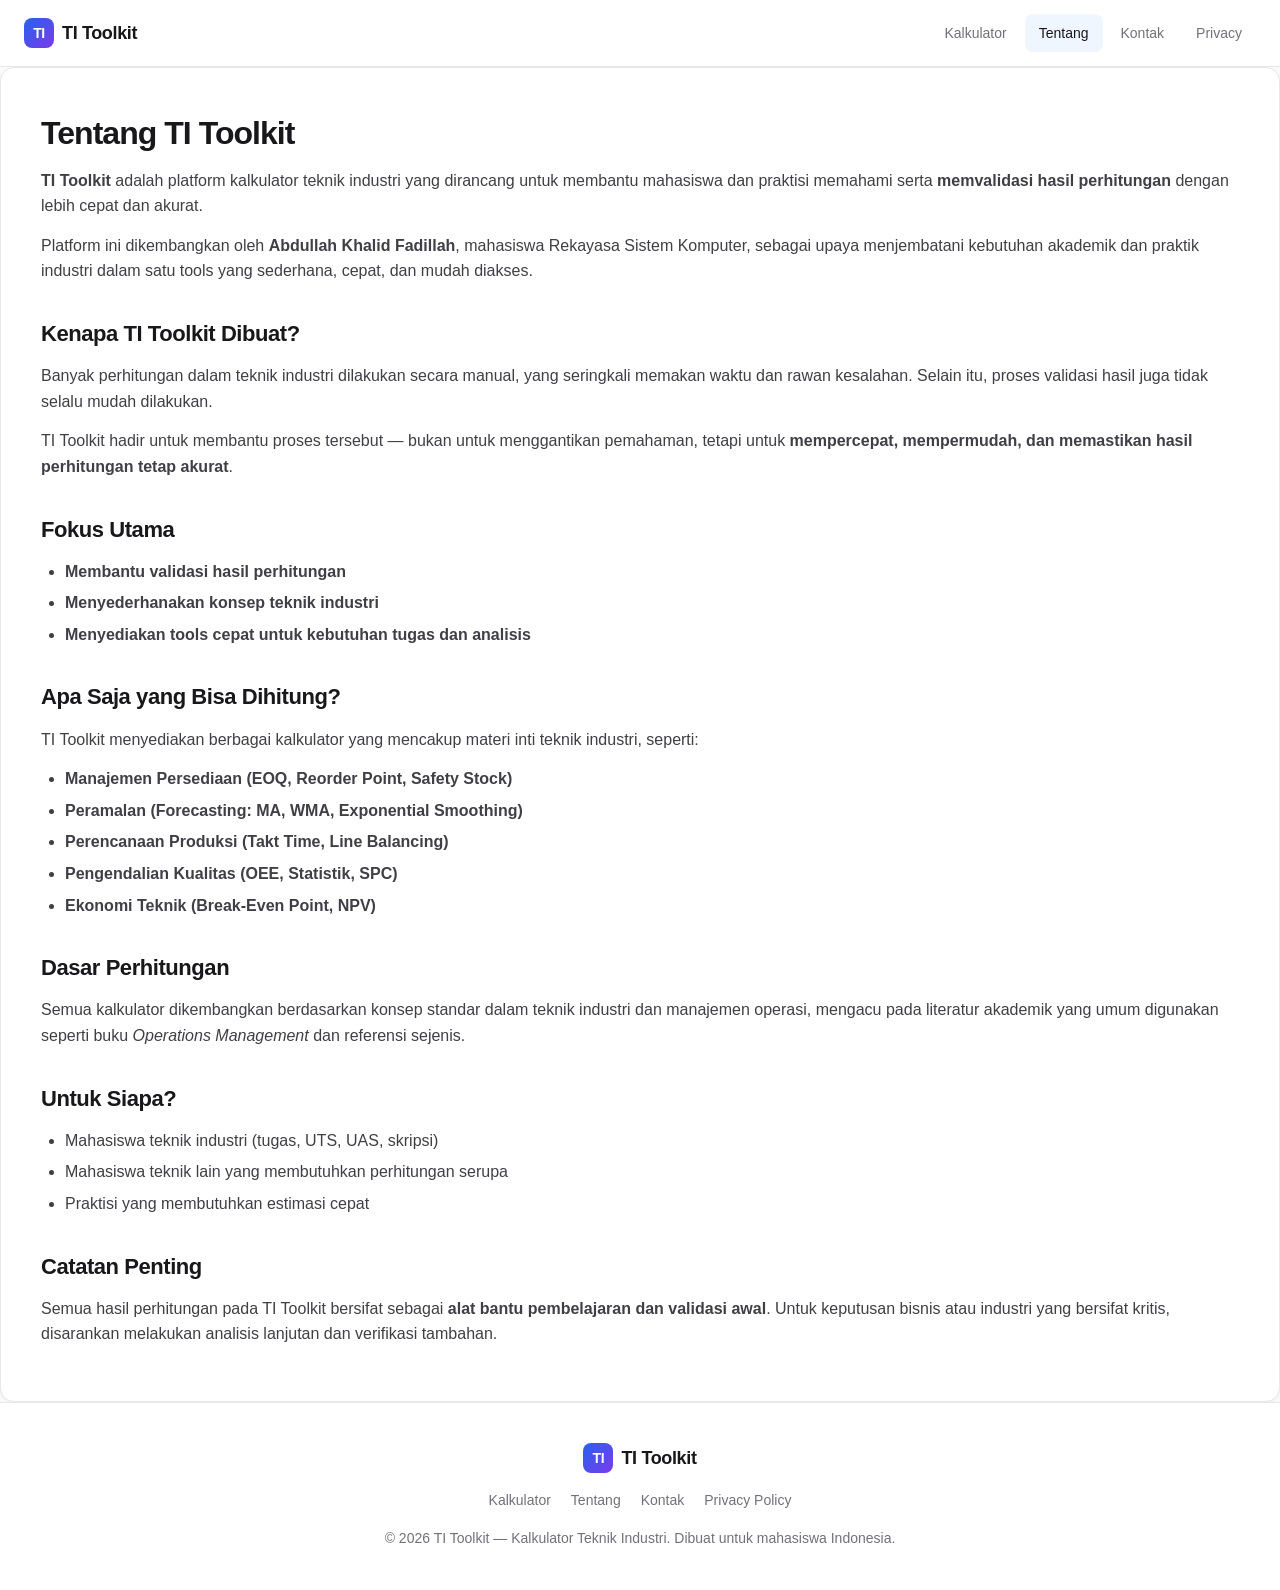
==== about.html @ 729cb040 "Add files via upload" ====
<!DOCTYPE html>
<html lang="id">
<head>
<meta charset="UTF-8" />
<meta name="viewport" content="width=device-width, initial-scale=1.0" />

<!-- Primary SEO -->
<title>Tentang – TI Toolkit Kalkulator Teknik Industri Online Gratis</title>
<meta name="description" content="Kalkulator online gratis untuk mahasiswa teknik industri: EOQ, Reorder Point, Safety Stock, Forecasting, OEE, Takt Time, Line Balancing, Break-Even, NPV, dan SPC. Lengkap dengan rumus & pembahasan." />
<meta name="keywords" content="kalkulator teknik industri, kalkulator EOQ, economic order quantity, reorder point, safety stock, forecasting, moving average, exponential smoothing, OEE, overall equipment effectiveness, takt time, line balancing, break even point, NPV, control chart, mahasiswa teknik industri, tugas teknik industri, rumus teknik industri" />
<meta name="author" content="TI Toolkit" />
<meta name="robots" content="index, follow" />
<link rel="canonical" href="https://ti-toolkit.com/" />

<!-- Open Graph / Facebook -->
<meta property="og:type" content="website" />
<meta property="og:url" content="https://ti-toolkit.com/" />
<meta property="og:title" content="TI Toolkit – Kalkulator Teknik Industri Online Gratis" />
<meta property="og:description" content="Kumpulan kalkulator online gratis: EOQ, OEE, Takt Time, Line Balancing, Forecasting, Break-Even, NPV, dan lainnya untuk mahasiswa teknik industri Indonesia." />
<meta property="og:image" content="https://ti-toolkit.com/og-image.png" />
<meta property="og:locale" content="id_ID" />
<meta property="og:site_name" content="TI Toolkit" />

<!-- Twitter Card -->
<meta name="twitter:card" content="summary_large_image" />
<meta name="twitter:title" content="TI Toolkit – Kalkulator Teknik Industri" />
<meta name="twitter:description" content="Kalkulator online gratis: EOQ, OEE, Takt Time, Forecasting, NPV, dan banyak lagi untuk mahasiswa teknik industri." />
<meta name="twitter:image" content="https://ti-toolkit.com/og-image.png" />

<!-- Favicon -->
<link rel="icon" type="image/svg+xml" href="data:image/svg+xml,%3Csvg xmlns='http://www.w3.org/2000/svg' viewBox='0 0 32 32'%3E%3Crect width='32' height='32' rx='7' fill='%232563eb'/%3E%3Ctext x='16' y='22' font-family='Arial,sans-serif' font-size='15' font-weight='800' fill='white' text-anchor='middle'%3ETI%3C/text%3E%3C/svg%3E" />

<!-- Shared stylesheet -->
<link rel="stylesheet" href="styles.css" />

<!-- Preconnect for AdSense -->
<link rel="preconnect" href="https://pagead2.googlesyndication.com" crossorigin />

<!-- Google AdSense - GANTI XXXXXXXXXXXXXXXX dengan Publisher ID Anda setelah disetujui -->
<!-- <script async src="https://pagead2.googlesyndication.com/pagead/js/adsbygoogle.js?client=ca-pub-XXXXXXXXXXXXXXXX" crossorigin="anonymous"></script> -->

<!-- Structured Data: WebApplication -->
<script type="application/ld+json">
{
  "@context": "https://schema.org",
  "@type": "WebApplication",
  "name": "TI Toolkit",
  "alternateName": "Kalkulator Teknik Industri",
  "url": "https://ti-toolkit.com/",
  "description": "Kumpulan kalkulator online gratis untuk mahasiswa teknik industri: EOQ, Reorder Point, Safety Stock, Forecasting, OEE, Takt Time, Line Balancing, Break-Even, NPV, dan Control Chart.",
  "applicationCategory": "EducationalApplication",
  "operatingSystem": "Any (web browser)",
  "inLanguage": "id-ID",
  "isAccessibleForFree": true,
  "offers": {
    "@type": "Offer",
    "price": "0",
    "priceCurrency": "IDR"
  },
  "audience": {
    "@type": "EducationalAudience",
    "educationalRole": "student"
  },
  "featureList": [
    "Kalkulator EOQ (Economic Order Quantity)",
    "Reorder Point & Safety Stock",
    "Forecasting (Moving Average, WMA, Exponential Smoothing)",
    "Break-Even Point Analysis",
    "Takt Time Calculator",
    "OEE (Overall Equipment Effectiveness)",
    "Line Balancing",
    "NPV & Engineering Economics",
    "Statistical Process Control"
  ]
}
</script>

<!-- Structured Data: Organization -->
<script type="application/ld+json">
{
  "@context": "https://schema.org",
  "@type": "Organization",
  "name": "TI Toolkit",
  "url": "https://ti-toolkit.com/",
  "logo": "https://ti-toolkit.com/logo.png",
  "sameAs": []
}
</script>

<!-- Structured Data: BreadcrumbList -->
<script type="application/ld+json">
{
  "@context": "https://schema.org",
  "@type": "BreadcrumbList",
  "itemListElement": [
    { "@type": "ListItem", "position": 1, "name": "Beranda", "item": "https://ti-toolkit.com/" }
  ]
}
</script>

</head>
<body>

<header>
  <nav class="nav" aria-label="Navigasi utama">
    <a href="index.html" class="logo" aria-label="TI Toolkit - Beranda">
      <span class="logo-mark">TI</span>
      <span>TI Toolkit</span>
    </a>
    <div class="nav-links">
      <a href="index.html">Kalkulator</a>
      <a href="about.html" class="active">Tentang</a>
      <a href="contact.html">Kontak</a>
      <a href="privacy.html">Privacy</a>
    </div>
  </nav>
</header>


<main class="content-page">
  <h1>Tentang TI Toolkit</h1>

  <p><strong>TI Toolkit</strong> adalah platform kalkulator teknik industri yang dirancang untuk membantu mahasiswa dan praktisi memahami serta <strong>memvalidasi hasil perhitungan</strong> dengan lebih cepat dan akurat.</p>

  <p>Platform ini dikembangkan oleh <strong>Abdullah Khalid Fadillah</strong>, mahasiswa Rekayasa Sistem Komputer, sebagai upaya menjembatani kebutuhan akademik dan praktik industri dalam satu tools yang sederhana, cepat, dan mudah diakses.</p>

  <h2>Kenapa TI Toolkit Dibuat?</h2>
  <p>Banyak perhitungan dalam teknik industri dilakukan secara manual, yang seringkali memakan waktu dan rawan kesalahan. Selain itu, proses validasi hasil juga tidak selalu mudah dilakukan.</p>
  
  <p>TI Toolkit hadir untuk membantu proses tersebut — bukan untuk menggantikan pemahaman, tetapi untuk <strong>mempercepat, mempermudah, dan memastikan hasil perhitungan tetap akurat</strong>.</p>

  <h2>Fokus Utama</h2>
  <ul><strong>
    <li>Membantu validasi hasil perhitungan</li>
    <li>Menyederhanakan konsep teknik industri</li>
    <li>Menyediakan tools cepat untuk kebutuhan tugas dan analisis</li></strong>
  </ul>

  <h2>Apa Saja yang Bisa Dihitung?</h2>
  <p>TI Toolkit menyediakan berbagai kalkulator yang mencakup materi inti teknik industri, seperti:</p>
  <ul><strong>
    <li>Manajemen Persediaan (EOQ, Reorder Point, Safety Stock)</li>
    <li>Peramalan (Forecasting: MA, WMA, Exponential Smoothing)</li>
    <li>Perencanaan Produksi (Takt Time, Line Balancing)</li>
    <li>Pengendalian Kualitas (OEE, Statistik, SPC)</li>
    <li>Ekonomi Teknik (Break-Even Point, NPV)</li></strong>
  </ul>

  <h2>Dasar Perhitungan</h2>
  <p>Semua kalkulator dikembangkan berdasarkan konsep standar dalam teknik industri dan manajemen operasi, mengacu pada literatur akademik yang umum digunakan seperti buku <em>Operations Management</em> dan referensi sejenis.</p>

  <h2>Untuk Siapa?</h2>
  <ul>
    <li>Mahasiswa teknik industri (tugas, UTS, UAS, skripsi)</li>
    <li>Mahasiswa teknik lain yang membutuhkan perhitungan serupa</li>
    <li>Praktisi yang membutuhkan estimasi cepat</li>
  </ul>

  <h2>Catatan Penting</h2>
  <p>Semua hasil perhitungan pada TI Toolkit bersifat sebagai <strong>alat bantu pembelajaran dan validasi awal</strong>. Untuk keputusan bisnis atau industri yang bersifat kritis, disarankan melakukan analisis lanjutan dan verifikasi tambahan.</p>

</main>
  
<footer>
  <div class="logo"><span class="logo-mark">TI</span> <span>TI Toolkit</span></div>
  <div class="footer-links">
    <a href="index.html">Kalkulator</a>
    <a href="about.html">Tentang</a>
    <a href="contact.html">Kontak</a>
    <a href="privacy.html">Privacy Policy</a>
  </div>
  <p>&copy; 2026 TI Toolkit — Kalkulator Teknik Industri. Dibuat untuk mahasiswa Indonesia.</p>
</footer>
</body>
</html>
---- styles.css ----
/* TI Toolkit - Shared Styles */
:root {
  --bg: #fafafa;
  --surface: #ffffff;
  --border: #e8e8ea;
  --text: #18181b;
  --text-muted: #71717a;
  --primary: #2563eb;
  --primary-hover: #1d4ed8;
  --primary-light: #eff6ff;
  --success: #10b981;
  --warning: #f59e0b;
  --radius: 10px;
  --shadow: 0 1px 3px rgba(0,0,0,0.04), 0 1px 2px rgba(0,0,0,0.02);
  --shadow-lg: 0 10px 25px rgba(0,0,0,0.06), 0 4px 10px rgba(0,0,0,0.03);
}

* { box-sizing: border-box; margin: 0; padding: 0; }
html { scroll-behavior: smooth; }
body {
  font-family: -apple-system, BlinkMacSystemFont, 'Segoe UI', 'Inter', Roboto, sans-serif;
  background: var(--bg);
  color: var(--text);
  line-height: 1.6;
  -webkit-font-smoothing: antialiased;
}

a { color: var(--primary); text-decoration: none; }
a:hover { text-decoration: underline; }

/* Header */
header {
  background: rgba(255,255,255,0.85);
  border-bottom: 1px solid var(--border);
  position: sticky;
  top: 0;
  z-index: 100;
  backdrop-filter: blur(10px);
}
.nav {
  max-width: 1280px;
  margin: 0 auto;
  padding: 14px 24px;
  display: flex;
  align-items: center;
  justify-content: space-between;
  gap: 16px;
  flex-wrap: wrap;
}
.logo {
  font-weight: 700;
  font-size: 18px;
  letter-spacing: -0.02em;
  display: flex;
  align-items: center;
  gap: 8px;
  color: var(--text);
}
.logo:hover { text-decoration: none; }
.logo-mark {
  width: 30px; height: 30px;
  background: linear-gradient(135deg, var(--primary) 0%, #7c3aed 100%);
  border-radius: 8px;
  display: inline-flex;
  align-items: center;
  justify-content: center;
  color: white;
  font-size: 14px;
  font-weight: 800;
}
.nav-links { display: flex; gap: 4px; flex-wrap: wrap; }
.nav-links a {
  color: var(--text-muted);
  padding: 8px 14px;
  border-radius: 8px;
  font-size: 14px;
  font-weight: 500;
  transition: all 0.15s;
}
.nav-links a:hover { background: var(--bg); color: var(--text); text-decoration: none; }
.nav-links a.active { color: var(--text); background: var(--primary-light); }

/* Hero */
.hero {
  padding: 64px 24px 48px;
  text-align: center;
  max-width: 900px;
  margin: 0 auto;
}
.hero .badge {
  display: inline-block;
  background: var(--primary-light);
  color: var(--primary);
  padding: 4px 12px;
  border-radius: 100px;
  font-size: 13px;
  font-weight: 500;
  margin-bottom: 16px;
}
.hero h1 {
  font-size: clamp(32px, 5vw, 48px);
  font-weight: 800;
  letter-spacing: -0.03em;
  line-height: 1.1;
  margin-bottom: 16px;
}
.hero h1 span {
  background: linear-gradient(135deg, var(--primary) 0%, #7c3aed 100%);
  -webkit-background-clip: text;
  background-clip: text;
  -webkit-text-fill-color: transparent;
}
.hero p {
  font-size: 18px;
  color: var(--text-muted);
  max-width: 640px;
  margin: 0 auto;
}
.hero.small { padding: 48px 24px 24px; }
.hero.small h1 { font-size: clamp(28px, 4vw, 38px); }

/* Container */
.container {
  max-width: 1280px;
  margin: 0 auto;
  padding: 0 24px 64px;
}
.container.narrow { max-width: 820px; }

/* Ad slots */
.ad-slot {
  background: var(--surface);
  border: 1px dashed var(--border);
  border-radius: var(--radius);
  padding: 20px;
  margin: 24px 0;
  text-align: center;
  color: var(--text-muted);
  font-size: 13px;
}
.ad-slot.ad-horizontal { min-height: 100px; display: flex; align-items: center; justify-content: center; }
.ad-slot.ad-inline { min-height: 90px; display: flex; align-items: center; justify-content: center; }

/* Tabs / Calculator grid */
.calc-nav {
  display: flex;
  flex-wrap: wrap;
  gap: 8px;
  margin: 24px 0 32px;
  padding: 8px;
  background: var(--surface);
  border: 1px solid var(--border);
  border-radius: 14px;
  box-shadow: var(--shadow);
}
.calc-nav button {
  background: transparent;
  border: none;
  padding: 10px 16px;
  border-radius: 10px;
  cursor: pointer;
  font-size: 14px;
  font-weight: 500;
  color: var(--text-muted);
  transition: all 0.15s;
  font-family: inherit;
}
.calc-nav button:hover { background: var(--bg); color: var(--text); }
.calc-nav button.active {
  background: var(--text);
  color: white;
}

/* Main layout */
.layout {
  display: grid;
  grid-template-columns: 1fr 300px;
  gap: 32px;
}
@media (max-width: 980px) {
  .layout { grid-template-columns: 1fr; }
}

/* Calculator card */
.calc {
  background: var(--surface);
  border: 1px solid var(--border);
  border-radius: 14px;
  padding: 32px;
  box-shadow: var(--shadow);
  display: none;
}
.calc.active { display: block; }
.calc-header {
  display: flex;
  align-items: flex-start;
  justify-content: space-between;
  gap: 20px;
  padding-bottom: 20px;
  margin-bottom: 24px;
  border-bottom: 1px solid var(--border);
  flex-wrap: wrap;
}
.calc-header h2 {
  font-size: 22px;
  font-weight: 700;
  letter-spacing: -0.02em;
  margin-bottom: 4px;
}
.calc-header p { color: var(--text-muted); font-size: 14px; }
.formula {
  background: var(--primary-light);
  color: var(--primary);
  padding: 6px 12px;
  border-radius: 8px;
  font-family: 'SF Mono', Menlo, Consolas, monospace;
  font-size: 13px;
  font-weight: 500;
}

/* Form */
.form-grid {
  display: grid;
  grid-template-columns: repeat(auto-fit, minmax(220px, 1fr));
  gap: 16px;
  margin-bottom: 20px;
}
.field label {
  display: block;
  font-size: 13px;
  font-weight: 500;
  color: var(--text);
  margin-bottom: 6px;
}
.field label .unit {
  color: var(--text-muted);
  font-weight: 400;
  font-size: 12px;
}
.field input, .field select, .field textarea {
  width: 100%;
  padding: 10px 12px;
  border: 1px solid var(--border);
  border-radius: 8px;
  font-size: 14px;
  background: var(--surface);
  color: var(--text);
  font-family: inherit;
  transition: all 0.15s;
}
.field input:focus, .field select:focus, .field textarea:focus {
  outline: none;
  border-color: var(--primary);
  box-shadow: 0 0 0 3px var(--primary-light);
}
.field small {
  display: block;
  color: var(--text-muted);
  font-size: 12px;
  margin-top: 4px;
}
textarea { resize: vertical; font-family: 'SF Mono', Menlo, Consolas, monospace; }

/* Buttons */
.btn {
  background: var(--text);
  color: white;
  border: none;
  padding: 11px 22px;
  border-radius: 8px;
  font-size: 14px;
  font-weight: 600;
  cursor: pointer;
  font-family: inherit;
  transition: all 0.15s;
  display: inline-block;
  text-decoration: none;
}
.btn:hover { background: #000; transform: translateY(-1px); text-decoration: none; color: white; }
.btn-secondary {
  background: var(--surface);
  color: var(--text);
  border: 1px solid var(--border);
}
.btn-secondary:hover { background: var(--bg); transform: none; color: var(--text); }
.button-row { display: flex; gap: 8px; flex-wrap: wrap; margin-top: 8px; }

/* Results */
.results {
  margin-top: 24px;
  padding: 24px;
  background: linear-gradient(135deg, #f8fafc 0%, #f1f5f9 100%);
  border: 1px solid var(--border);
  border-radius: 12px;
}
.results.hidden { display: none; }
.results h3 {
  font-size: 12px;
  font-weight: 600;
  text-transform: uppercase;
  letter-spacing: 0.08em;
  color: var(--text-muted);
  margin-bottom: 12px;
}
.result-grid {
  display: grid;
  grid-template-columns: repeat(auto-fit, minmax(180px, 1fr));
  gap: 16px;
}
.result-item {
  background: var(--surface);
  padding: 16px;
  border-radius: 8px;
  border: 1px solid var(--border);
}
.result-item .label {
  font-size: 12px;
  color: var(--text-muted);
  margin-bottom: 4px;
}
.result-item .value {
  font-size: 22px;
  font-weight: 700;
  color: var(--text);
  letter-spacing: -0.02em;
}
.result-item .value.primary { color: var(--primary); }
.result-detail {
  margin-top: 16px;
  padding: 14px;
  background: var(--surface);
  border-radius: 8px;
  border: 1px solid var(--border);
  font-size: 13px;
  color: var(--text-muted);
  line-height: 1.7;
}
.result-detail strong { color: var(--text); font-weight: 600; }

/* Sidebar */
aside {
  display: flex;
  flex-direction: column;
  gap: 16px;
}
.side-card {
  background: var(--surface);
  border: 1px solid var(--border);
  border-radius: 14px;
  padding: 20px;
}
.side-card h4 {
  font-size: 13px;
  font-weight: 600;
  text-transform: uppercase;
  letter-spacing: 0.06em;
  color: var(--text-muted);
  margin-bottom: 12px;
}
.side-card ul { list-style: none; }
.side-card li a {
  display: block;
  padding: 8px 10px;
  border-radius: 6px;
  color: var(--text);
  font-size: 14px;
  margin: 0 -10px;
}
.side-card li a:hover { background: var(--bg); text-decoration: none; }

/* Content pages (about, privacy, contact) */
.content-page {
  background: var(--surface);
  border: 1px solid var(--border);
  border-radius: 14px;
  padding: 40px;
  box-shadow: var(--shadow);
}
.content-page h1 {
  font-size: 32px;
  font-weight: 800;
  letter-spacing: -0.03em;
  margin-bottom: 8px;
}
.content-page .subtitle {
  color: var(--text-muted);
  margin-bottom: 32px;
  font-size: 16px;
}
.content-page h2 {
  font-size: 22px;
  font-weight: 700;
  letter-spacing: -0.02em;
  margin: 32px 0 12px;
}
.content-page h3 {
  font-size: 17px;
  font-weight: 600;
  margin: 24px 0 8px;
}
.content-page p, .content-page ul, .content-page ol {
  color: #3f3f46;
  margin-bottom: 14px;
}
.content-page ul, .content-page ol { padding-left: 24px; }
.content-page li { margin-bottom: 6px; }
.content-page .meta-info {
  padding: 16px;
  background: var(--primary-light);
  border-radius: 8px;
  margin-bottom: 24px;
  font-size: 14px;
  color: var(--primary);
}
.content-page .feature-grid {
  display: grid;
  grid-template-columns: repeat(auto-fit, minmax(220px, 1fr));
  gap: 16px;
  margin: 20px 0;
}
.content-page .feature-card {
  padding: 18px;
  border: 1px solid var(--border);
  border-radius: 10px;
  background: var(--bg);
}
.content-page .feature-card h3 {
  font-size: 15px;
  margin: 0 0 6px;
  color: var(--primary);
}
.content-page .feature-card p {
  font-size: 13px;
  color: var(--text-muted);
  margin: 0;
}

/* Footer */
footer {
  border-top: 1px solid var(--border);
  padding: 40px 24px;
  text-align: center;
  color: var(--text-muted);
  font-size: 14px;
  background: var(--surface);
}
footer .logo { justify-content: center; margin-bottom: 12px; }
footer .footer-links {
  display: flex;
  gap: 20px;
  justify-content: center;
  flex-wrap: wrap;
  margin: 16px 0;
}
footer .footer-links a {
  color: var(--text-muted);
  font-size: 14px;
}
footer .footer-links a:hover { color: var(--text); }

table.data-table {
  width: 100%;
  border-collapse: collapse;
  margin-top: 12px;
  font-size: 13px;
}
table.data-table th, table.data-table td {
  padding: 8px 10px;
  border: 1px solid var(--border);
  text-align: left;
}
table.data-table th {
  background: var(--bg);
  font-weight: 600;
  font-size: 12px;
  color: var(--text-muted);
  text-transform: uppercase;
  letter-spacing: 0.04em;
}

.error { color: #dc2626; font-size: 13px; margin-top: 8px; }

/* Form elements for contact */
.form-message {
  padding: 12px 16px;
  border-radius: 8px;
  margin-top: 16px;
  font-size: 14px;
  display: none;
}
.form-message.success { background: #dcfce7; color: #166534; display: block; }
.form-message.error { background: #fee2e2; color: #991b1b; display: block; }
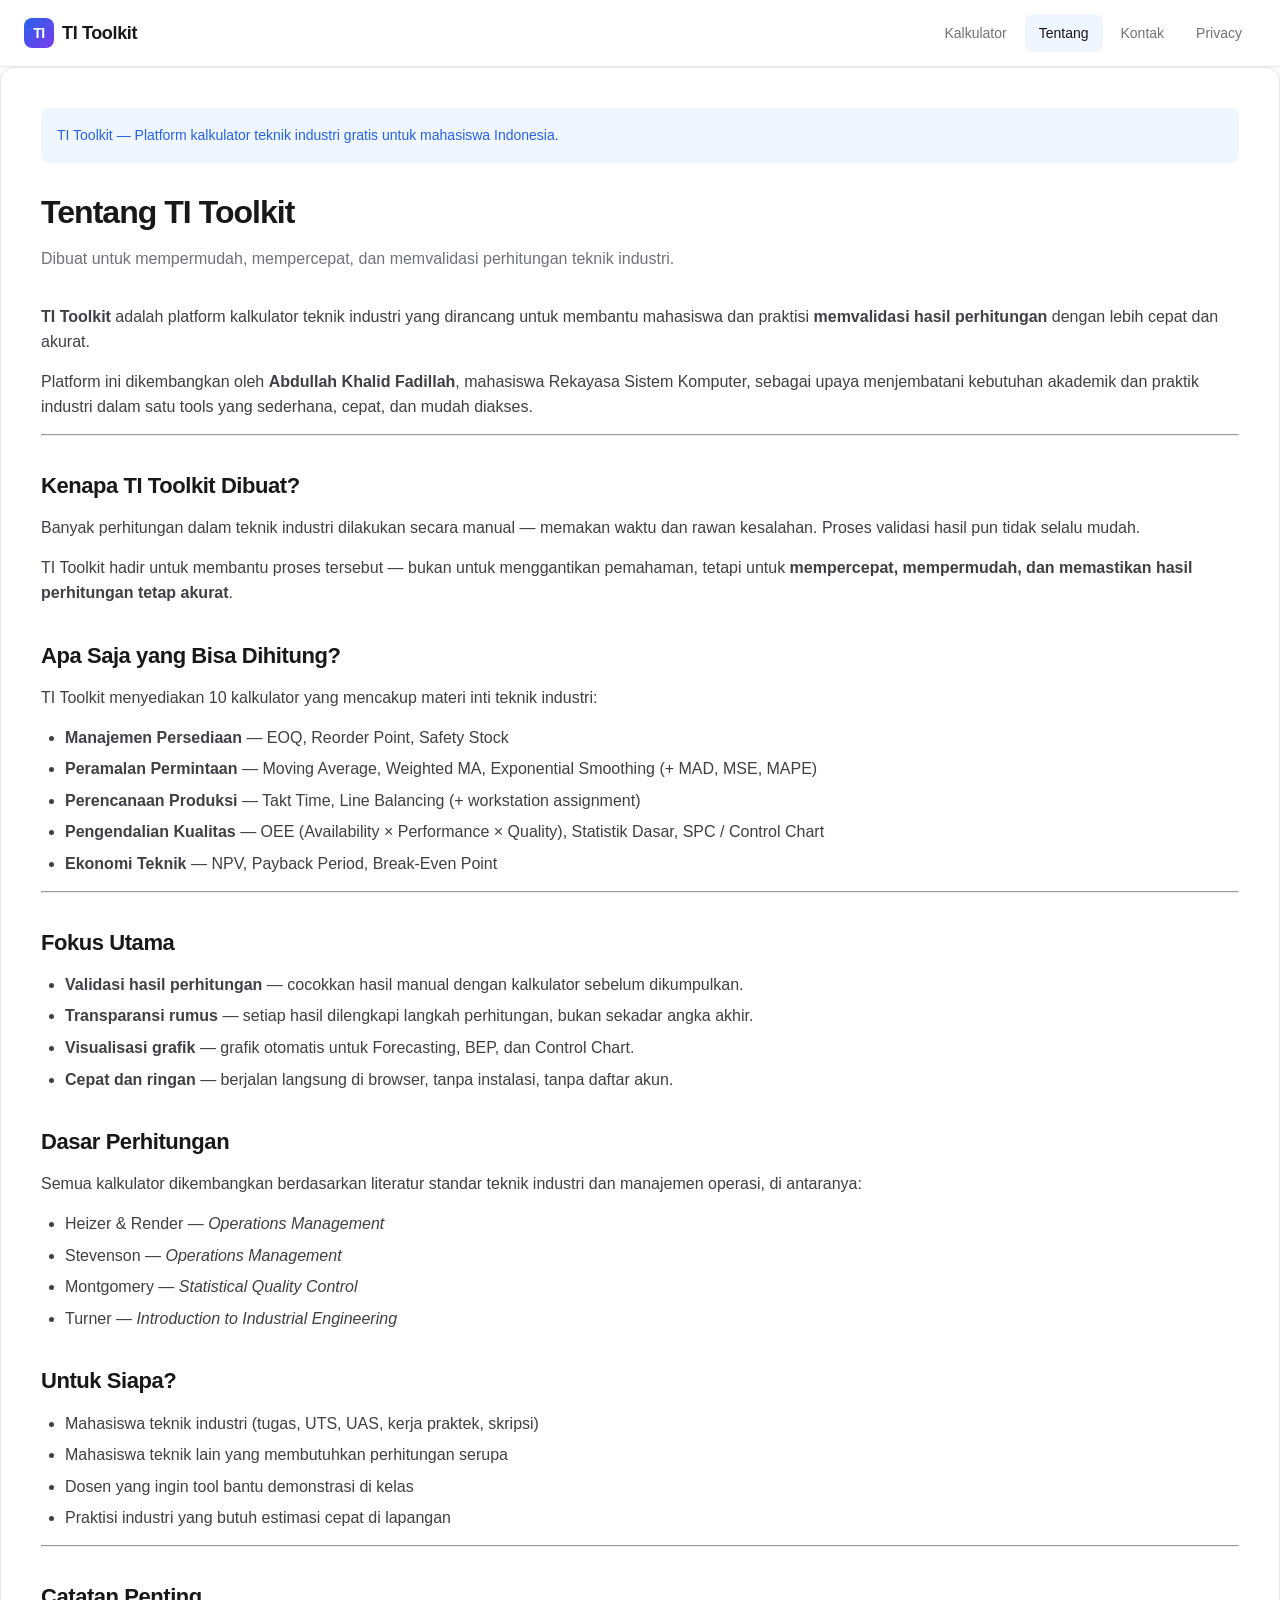
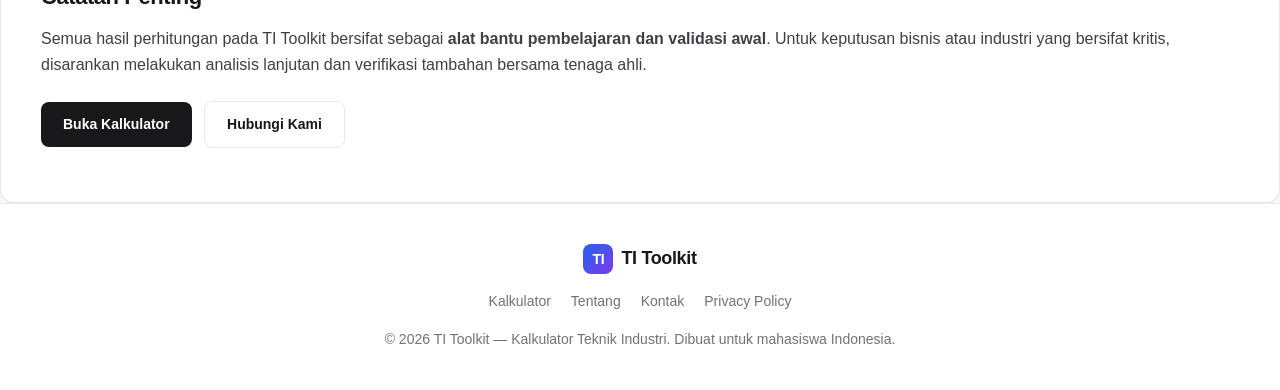
==== commit 63b360ed: "seo: fix title length, meta desc, lazy-load Chart.js, fix all URLs - Shorten title from 69 to 47 cha" ====
--- a/about.html
+++ b/about.html
@@ -1,175 +1,145 @@
-<!DOCTYPE html>
-<html lang="id">
-<head>
-<meta charset="UTF-8" />
-<meta name="viewport" content="width=device-width, initial-scale=1.0" />
-
-<!-- Primary SEO -->
-<title>Tentang – TI Toolkit Kalkulator Teknik Industri Online Gratis</title>
-<meta name="description" content="Kalkulator online gratis untuk mahasiswa teknik industri: EOQ, Reorder Point, Safety Stock, Forecasting, OEE, Takt Time, Line Balancing, Break-Even, NPV, dan SPC. Lengkap dengan rumus & pembahasan." />
-<meta name="keywords" content="kalkulator teknik industri, kalkulator EOQ, economic order quantity, reorder point, safety stock, forecasting, moving average, exponential smoothing, OEE, overall equipment effectiveness, takt time, line balancing, break even point, NPV, control chart, mahasiswa teknik industri, tugas teknik industri, rumus teknik industri" />
-<meta name="author" content="TI Toolkit" />
-<meta name="robots" content="index, follow" />
-<link rel="canonical" href="https://ti-toolkit.com/" />
-
-<!-- Open Graph / Facebook -->
-<meta property="og:type" content="website" />
-<meta property="og:url" content="https://ti-toolkit.com/" />
-<meta property="og:title" content="TI Toolkit – Kalkulator Teknik Industri Online Gratis" />
-<meta property="og:description" content="Kumpulan kalkulator online gratis: EOQ, OEE, Takt Time, Line Balancing, Forecasting, Break-Even, NPV, dan lainnya untuk mahasiswa teknik industri Indonesia." />
-<meta property="og:image" content="https://ti-toolkit.com/og-image.png" />
-<meta property="og:locale" content="id_ID" />
-<meta property="og:site_name" content="TI Toolkit" />
-
-<!-- Twitter Card -->
-<meta name="twitter:card" content="summary_large_image" />
-<meta name="twitter:title" content="TI Toolkit – Kalkulator Teknik Industri" />
-<meta name="twitter:description" content="Kalkulator online gratis: EOQ, OEE, Takt Time, Forecasting, NPV, dan banyak lagi untuk mahasiswa teknik industri." />
-<meta name="twitter:image" content="https://ti-toolkit.com/og-image.png" />
-
-<!-- Favicon -->
-<link rel="icon" type="image/svg+xml" href="data:image/svg+xml,%3Csvg xmlns='http://www.w3.org/2000/svg' viewBox='0 0 32 32'%3E%3Crect width='32' height='32' rx='7' fill='%232563eb'/%3E%3Ctext x='16' y='22' font-family='Arial,sans-serif' font-size='15' font-weight='800' fill='white' text-anchor='middle'%3ETI%3C/text%3E%3C/svg%3E" />
-
-<!-- Shared stylesheet -->
-<link rel="stylesheet" href="styles.css" />
-
-<!-- Preconnect for AdSense -->
-<link rel="preconnect" href="https://pagead2.googlesyndication.com" crossorigin />
-
-<!-- Google AdSense - GANTI XXXXXXXXXXXXXXXX dengan Publisher ID Anda setelah disetujui -->
-<!-- <script async src="https://pagead2.googlesyndication.com/pagead/js/adsbygoogle.js?client=ca-pub-XXXXXXXXXXXXXXXX" crossorigin="anonymous"></script> -->
-
-<!-- Structured Data: WebApplication -->
-<script type="application/ld+json">
-{
-  "@context": "https://schema.org",
-  "@type": "WebApplication",
-  "name": "TI Toolkit",
-  "alternateName": "Kalkulator Teknik Industri",
-  "url": "https://ti-toolkit.com/",
-  "description": "Kumpulan kalkulator online gratis untuk mahasiswa teknik industri: EOQ, Reorder Point, Safety Stock, Forecasting, OEE, Takt Time, Line Balancing, Break-Even, NPV, dan Control Chart.",
-  "applicationCategory": "EducationalApplication",
-  "operatingSystem": "Any (web browser)",
-  "inLanguage": "id-ID",
-  "isAccessibleForFree": true,
-  "offers": {
-    "@type": "Offer",
-    "price": "0",
-    "priceCurrency": "IDR"
-  },
-  "audience": {
-    "@type": "EducationalAudience",
-    "educationalRole": "student"
-  },
-  "featureList": [
-    "Kalkulator EOQ (Economic Order Quantity)",
-    "Reorder Point & Safety Stock",
-    "Forecasting (Moving Average, WMA, Exponential Smoothing)",
-    "Break-Even Point Analysis",
-    "Takt Time Calculator",
-    "OEE (Overall Equipment Effectiveness)",
-    "Line Balancing",
-    "NPV & Engineering Economics",
-    "Statistical Process Control"
-  ]
-}
-</script>
-
-<!-- Structured Data: Organization -->
-<script type="application/ld+json">
-{
-  "@context": "https://schema.org",
-  "@type": "Organization",
-  "name": "TI Toolkit",
-  "url": "https://ti-toolkit.com/",
-  "logo": "https://ti-toolkit.com/logo.png",
-  "sameAs": []
-}
-</script>
-
-<!-- Structured Data: BreadcrumbList -->
-<script type="application/ld+json">
-{
-  "@context": "https://schema.org",
-  "@type": "BreadcrumbList",
-  "itemListElement": [
-    { "@type": "ListItem", "position": 1, "name": "Beranda", "item": "https://ti-toolkit.com/" }
-  ]
-}
-</script>
-
-</head>
-<body>
-
-<header>
-  <nav class="nav" aria-label="Navigasi utama">
-    <a href="index.html" class="logo" aria-label="TI Toolkit - Beranda">
-      <span class="logo-mark">TI</span>
-      <span>TI Toolkit</span>
-    </a>
-    <div class="nav-links">
-      <a href="index.html">Kalkulator</a>
-      <a href="about.html" class="active">Tentang</a>
-      <a href="contact.html">Kontak</a>
-      <a href="privacy.html">Privacy</a>
-    </div>
-  </nav>
-</header>
-
-
-<main class="content-page">
-  <h1>Tentang TI Toolkit</h1>
-
-  <p><strong>TI Toolkit</strong> adalah platform kalkulator teknik industri yang dirancang untuk membantu mahasiswa dan praktisi memahami serta <strong>memvalidasi hasil perhitungan</strong> dengan lebih cepat dan akurat.</p>
-
-  <p>Platform ini dikembangkan oleh <strong>Abdullah Khalid Fadillah</strong>, mahasiswa Rekayasa Sistem Komputer, sebagai upaya menjembatani kebutuhan akademik dan praktik industri dalam satu tools yang sederhana, cepat, dan mudah diakses.</p>
-
-  <h2>Kenapa TI Toolkit Dibuat?</h2>
-  <p>Banyak perhitungan dalam teknik industri dilakukan secara manual, yang seringkali memakan waktu dan rawan kesalahan. Selain itu, proses validasi hasil juga tidak selalu mudah dilakukan.</p>
-  
-  <p>TI Toolkit hadir untuk membantu proses tersebut — bukan untuk menggantikan pemahaman, tetapi untuk <strong>mempercepat, mempermudah, dan memastikan hasil perhitungan tetap akurat</strong>.</p>
-
-  <h2>Fokus Utama</h2>
-  <ul><strong>
-    <li>Membantu validasi hasil perhitungan</li>
-    <li>Menyederhanakan konsep teknik industri</li>
-    <li>Menyediakan tools cepat untuk kebutuhan tugas dan analisis</li></strong>
-  </ul>
-
-  <h2>Apa Saja yang Bisa Dihitung?</h2>
-  <p>TI Toolkit menyediakan berbagai kalkulator yang mencakup materi inti teknik industri, seperti:</p>
-  <ul><strong>
-    <li>Manajemen Persediaan (EOQ, Reorder Point, Safety Stock)</li>
-    <li>Peramalan (Forecasting: MA, WMA, Exponential Smoothing)</li>
-    <li>Perencanaan Produksi (Takt Time, Line Balancing)</li>
-    <li>Pengendalian Kualitas (OEE, Statistik, SPC)</li>
-    <li>Ekonomi Teknik (Break-Even Point, NPV)</li></strong>
-  </ul>
-
-  <h2>Dasar Perhitungan</h2>
-  <p>Semua kalkulator dikembangkan berdasarkan konsep standar dalam teknik industri dan manajemen operasi, mengacu pada literatur akademik yang umum digunakan seperti buku <em>Operations Management</em> dan referensi sejenis.</p>
-
-  <h2>Untuk Siapa?</h2>
-  <ul>
-    <li>Mahasiswa teknik industri (tugas, UTS, UAS, skripsi)</li>
-    <li>Mahasiswa teknik lain yang membutuhkan perhitungan serupa</li>
-    <li>Praktisi yang membutuhkan estimasi cepat</li>
-  </ul>
-
-  <h2>Catatan Penting</h2>
-  <p>Semua hasil perhitungan pada TI Toolkit bersifat sebagai <strong>alat bantu pembelajaran dan validasi awal</strong>. Untuk keputusan bisnis atau industri yang bersifat kritis, disarankan melakukan analisis lanjutan dan verifikasi tambahan.</p>
-
-</main>
-  
-<footer>
-  <div class="logo"><span class="logo-mark">TI</span> <span>TI Toolkit</span></div>
-  <div class="footer-links">
-    <a href="index.html">Kalkulator</a>
-    <a href="about.html">Tentang</a>
-    <a href="contact.html">Kontak</a>
-    <a href="privacy.html">Privacy Policy</a>
-  </div>
-  <p>&copy; 2026 TI Toolkit — Kalkulator Teknik Industri. Dibuat untuk mahasiswa Indonesia.</p>
-</footer>
-</body>
-</html>+<!DOCTYPE html>
+<html lang="id">
+<head>
+<meta charset="UTF-8" />
+<meta name="viewport" content="width=device-width, initial-scale=1.0" />
+
+<title>Tentang TI Toolkit – Kalkulator Teknik Industri Online Gratis</title>
+<meta name="description" content="TI Toolkit dibuat oleh Abdullah Khalid Fadillah sebagai platform kalkulator teknik industri gratis untuk mahasiswa Indonesia. Pelajari tujuan, fitur, dan dasar perhitungan di sini." />
+<meta name="keywords" content="tentang TI Toolkit, kalkulator teknik industri, mahasiswa teknik industri Indonesia, EOQ, OEE, NPV, forecasting" />
+<meta name="author" content="TI Toolkit" />
+<meta name="robots" content="index, follow" />
+<link rel="canonical" href="https://khalid200704.github.io/about.html" />
+
+<!-- Open Graph -->
+<meta property="og:type" content="website" />
+<meta property="og:url" content="https://khalid200704.github.io/about.html" />
+<meta property="og:title" content="Tentang TI Toolkit – Kalkulator Teknik Industri Online Gratis" />
+<meta property="og:description" content="TI Toolkit adalah platform kalkulator teknik industri gratis untuk mahasiswa Indonesia. EOQ, OEE, Forecasting, NPV, dan banyak lagi." />
+<meta property="og:image" content="https://khalid200704.github.io/og-image.png" />
+<meta property="og:locale" content="id_ID" />
+<meta property="og:site_name" content="TI Toolkit" />
+
+<!-- Twitter Card -->
+<meta name="twitter:card" content="summary_large_image" />
+<meta name="twitter:title" content="Tentang TI Toolkit" />
+<meta name="twitter:description" content="Platform kalkulator teknik industri gratis untuk mahasiswa Indonesia." />
+<meta name="twitter:image" content="https://khalid200704.github.io/og-image.png" />
+
+<!-- Favicon -->
+<link rel="icon" type="image/svg+xml" href="data:image/svg+xml,%3Csvg xmlns='http://www.w3.org/2000/svg' viewBox='0 0 32 32'%3E%3Crect width='32' height='32' rx='7' fill='%232563eb'/%3E%3Ctext x='16' y='22' font-family='Arial,sans-serif' font-size='15' font-weight='800' fill='white' text-anchor='middle'%3ETI%3C/text%3E%3C/svg%3E" />
+
+<link rel="stylesheet" href="styles.css" />
+
+<link rel="preconnect" href="https://pagead2.googlesyndication.com" crossorigin />
+<script async src="https://pagead2.googlesyndication.com/pagead/js/adsbygoogle.js?client=ca-pub-8688855167346136" crossorigin="anonymous"></script>
+
+<script type="application/ld+json">
+{
+  "@context": "https://schema.org",
+  "@type": "BreadcrumbList",
+  "itemListElement": [
+    { "@type": "ListItem", "position": 1, "name": "Beranda", "item": "https://khalid200704.github.io/" },
+    { "@type": "ListItem", "position": 2, "name": "Tentang", "item": "https://khalid200704.github.io/about.html" }
+  ]
+}
+</script>
+</head>
+<body>
+
+<header>
+  <nav class="nav" aria-label="Navigasi utama">
+    <a href="index.html" class="logo" aria-label="TI Toolkit - Beranda">
+      <span class="logo-mark">TI</span>
+      <span>TI Toolkit</span>
+    </a>
+    <div class="nav-links">
+      <a href="index.html">Kalkulator</a>
+      <a href="about.html" class="active">Tentang</a>
+      <a href="contact.html">Kontak</a>
+      <a href="privacy.html">Privacy</a>
+    </div>
+  </nav>
+</header>
+
+<div class="page-container">
+  <main class="content-page">
+
+    <div class="meta-info">TI Toolkit — Platform kalkulator teknik industri gratis untuk mahasiswa Indonesia.</div>
+
+    <h1>Tentang TI Toolkit</h1>
+    <p class="subtitle">Dibuat untuk mempermudah, mempercepat, dan memvalidasi perhitungan teknik industri.</p>
+
+    <p><strong>TI Toolkit</strong> adalah platform kalkulator teknik industri yang dirancang untuk membantu mahasiswa dan praktisi <strong>memvalidasi hasil perhitungan</strong> dengan lebih cepat dan akurat.</p>
+
+    <p>Platform ini dikembangkan oleh <strong>Abdullah Khalid Fadillah</strong>, mahasiswa Rekayasa Sistem Komputer, sebagai upaya menjembatani kebutuhan akademik dan praktik industri dalam satu tools yang sederhana, cepat, dan mudah diakses.</p>
+
+    <hr class="divider">
+
+    <h2>Kenapa TI Toolkit Dibuat?</h2>
+    <p>Banyak perhitungan dalam teknik industri dilakukan secara manual — memakan waktu dan rawan kesalahan. Proses validasi hasil pun tidak selalu mudah.</p>
+    <p>TI Toolkit hadir untuk membantu proses tersebut — bukan untuk menggantikan pemahaman, tetapi untuk <strong>mempercepat, mempermudah, dan memastikan hasil perhitungan tetap akurat</strong>.</p>
+
+    <h2>Apa Saja yang Bisa Dihitung?</h2>
+    <p>TI Toolkit menyediakan 10 kalkulator yang mencakup materi inti teknik industri:</p>
+    <ul>
+      <li><strong>Manajemen Persediaan</strong> — EOQ, Reorder Point, Safety Stock</li>
+      <li><strong>Peramalan Permintaan</strong> — Moving Average, Weighted MA, Exponential Smoothing (+ MAD, MSE, MAPE)</li>
+      <li><strong>Perencanaan Produksi</strong> — Takt Time, Line Balancing (+ workstation assignment)</li>
+      <li><strong>Pengendalian Kualitas</strong> — OEE (Availability × Performance × Quality), Statistik Dasar, SPC / Control Chart</li>
+      <li><strong>Ekonomi Teknik</strong> — NPV, Payback Period, Break-Even Point</li>
+    </ul>
+
+    <hr class="divider">
+
+    <h2>Fokus Utama</h2>
+    <ul>
+      <li><strong>Validasi hasil perhitungan</strong> — cocokkan hasil manual dengan kalkulator sebelum dikumpulkan.</li>
+      <li><strong>Transparansi rumus</strong> — setiap hasil dilengkapi langkah perhitungan, bukan sekadar angka akhir.</li>
+      <li><strong>Visualisasi grafik</strong> — grafik otomatis untuk Forecasting, BEP, dan Control Chart.</li>
+      <li><strong>Cepat dan ringan</strong> — berjalan langsung di browser, tanpa instalasi, tanpa daftar akun.</li>
+    </ul>
+
+    <h2>Dasar Perhitungan</h2>
+    <p>Semua kalkulator dikembangkan berdasarkan literatur standar teknik industri dan manajemen operasi, di antaranya:</p>
+    <ul>
+      <li>Heizer &amp; Render — <em>Operations Management</em></li>
+      <li>Stevenson — <em>Operations Management</em></li>
+      <li>Montgomery — <em>Statistical Quality Control</em></li>
+      <li>Turner — <em>Introduction to Industrial Engineering</em></li>
+    </ul>
+
+    <h2>Untuk Siapa?</h2>
+    <ul>
+      <li>Mahasiswa teknik industri (tugas, UTS, UAS, kerja praktek, skripsi)</li>
+      <li>Mahasiswa teknik lain yang membutuhkan perhitungan serupa</li>
+      <li>Dosen yang ingin tool bantu demonstrasi di kelas</li>
+      <li>Praktisi industri yang butuh estimasi cepat di lapangan</li>
+    </ul>
+
+    <hr class="divider">
+
+    <h2>Catatan Penting</h2>
+    <p>Semua hasil perhitungan pada TI Toolkit bersifat sebagai <strong>alat bantu pembelajaran dan validasi awal</strong>. Untuk keputusan bisnis atau industri yang bersifat kritis, disarankan melakukan analisis lanjutan dan verifikasi tambahan bersama tenaga ahli.</p>
+
+    <p style="margin-top: 24px;">
+      <a href="index.html" class="btn">Buka Kalkulator</a>
+      <a href="contact.html" class="btn btn-secondary" style="margin-left: 8px;">Hubungi Kami</a>
+    </p>
+
+  </main>
+</div>
+
+<footer>
+  <div class="logo"><span class="logo-mark">TI</span> <span>TI Toolkit</span></div>
+  <div class="footer-links">
+    <a href="index.html">Kalkulator</a>
+    <a href="about.html">Tentang</a>
+    <a href="contact.html">Kontak</a>
+    <a href="privacy.html">Privacy Policy</a>
+  </div>
+  <p>&copy; 2026 TI Toolkit — Kalkulator Teknik Industri. Dibuat untuk mahasiswa Indonesia.</p>
+</footer>
+
+</body>
+</html>
